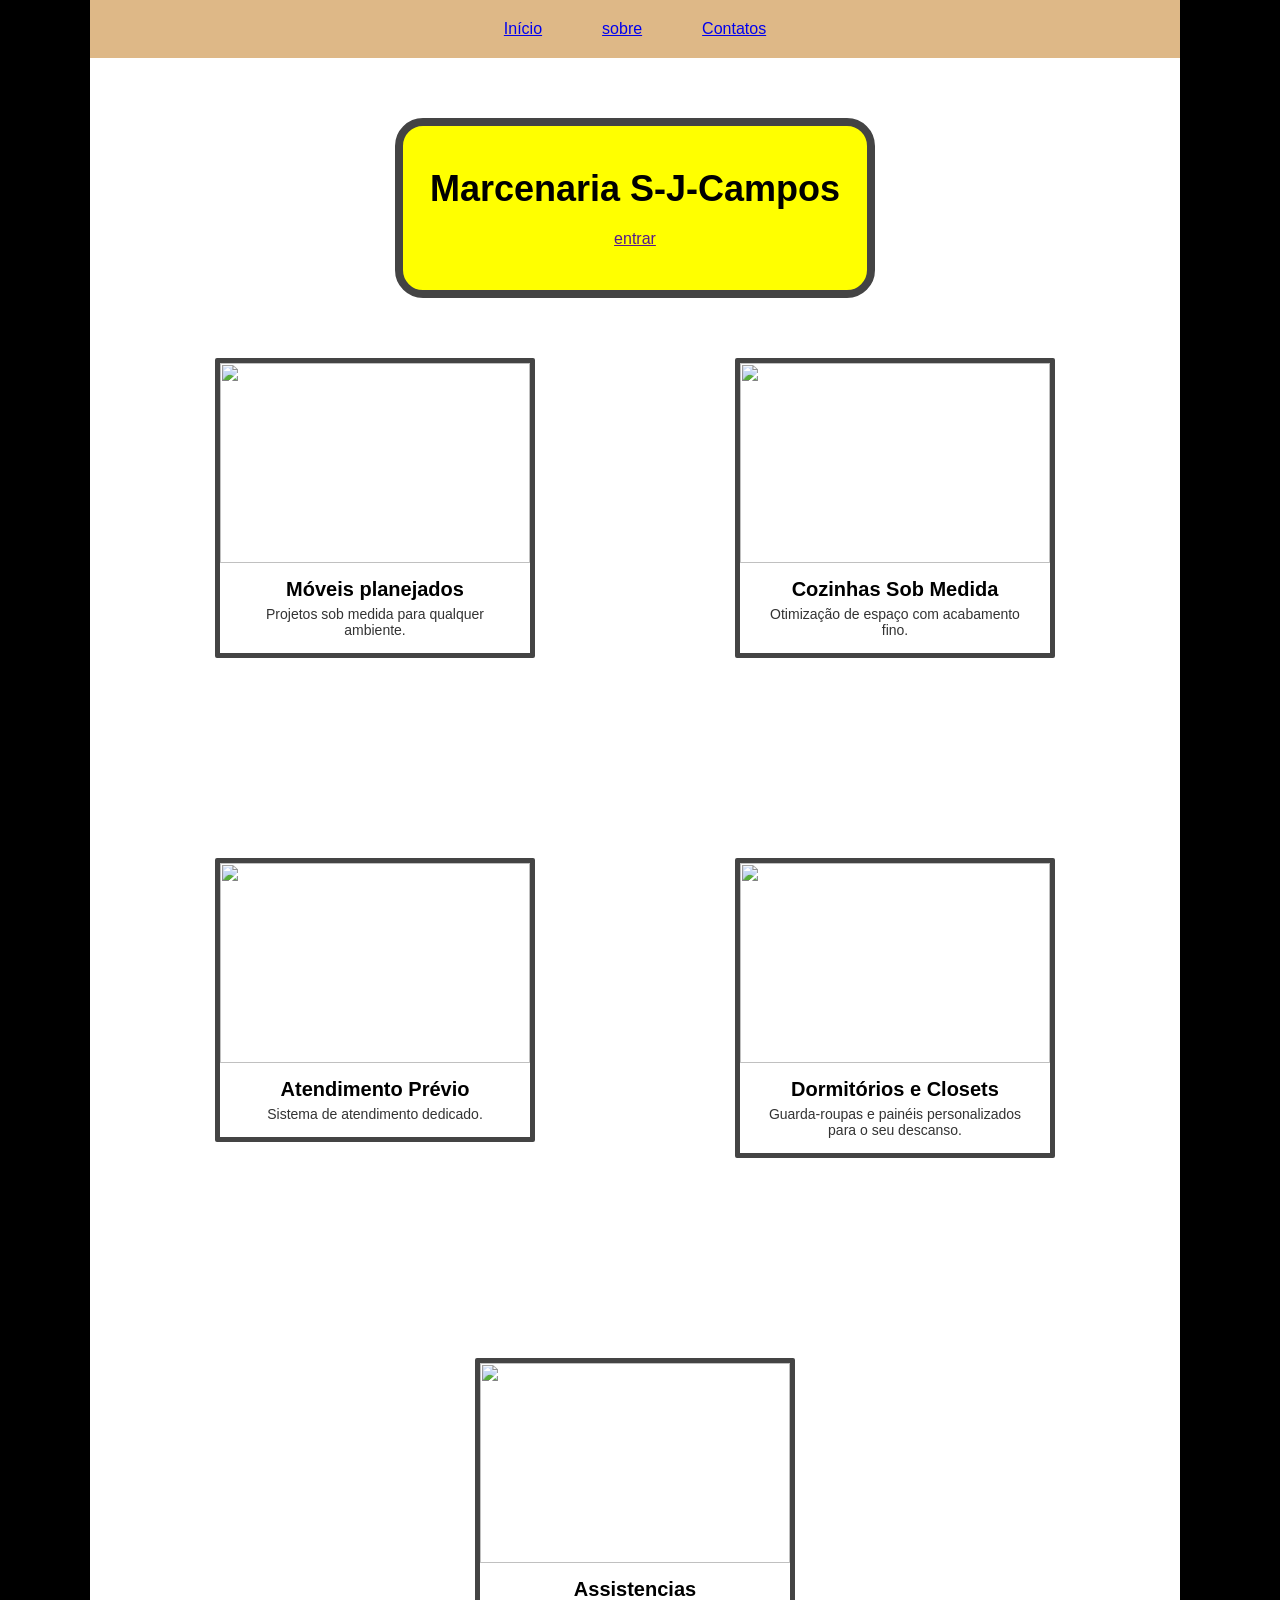
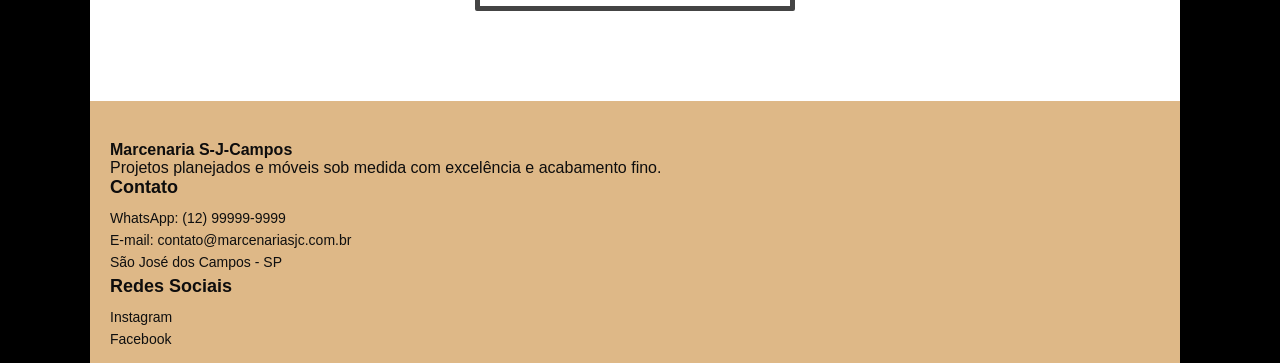
==== index.html @ 953aa3de "Primeiro commit da marcenaria" ====
<!DOCTYPE html>
<html lang="pt-BR">
<head>
  <meta charset="UTF-8">
  <meta name="viewport" content="width=device-width, initial-scale=1.0">
  <title>Marcenaria S-J-Campos</title>
  <link rel="stylesheet" href="style.css">
</head>
<body>

  <header>
    <nav class="nav">
      <a href="index.html">Início</a>
      <a href="sobre.html">sobre</a>
      <a href="contatos.html">Contatos</a>
    </nav>
  </header>

  <main class="conteudo">


    <section class="hero">
      <div class="bloco-fundo"></div>
      <h1>Marcenaria S-J-Campos</h1>
      <a href="https://youtu.be/dQw4w9WgXcQ" class="btn-entrar" target="_blank">entrar</a>
    </section>


    <section class="cards-conteiner">

      <div class="card">
        <img src="Sala-ft.jpg" alt="">
        <h3>Móveis planejados</h3>
        <p>Projetos sob medida para qualquer ambiente.</p>
      </div>

      <div class="card">
        <img src="Cozinha-ft.jpg" alt="">
        <h3>Cozinhas Sob Medida</h3>
        <p>Otimização de espaço com acabamento fino.</p>
      </div>
      
      <div class="card">
        <img src="Cozinha-ft.jpg" alt="">
        <h3>Atendimento Prévio</h3>
        <p>Sistema de atendimento dedicado.</p>
      </div>
      
      <div class="card">
        <img src="Cozinha-ft.jpg" alt="">
        <h3>Dormitórios e Closets</h3>
        <p>Guarda-roupas e painéis personalizados para o seu descanso.</p>
      </div>

        <div class="card">
        <img src="Cozinha-ft.jpg" alt="">
        <h3>Assistencias</h3>
      </div>

    </section>

  </main>

  <footer>
    <div class="footer">
        <h4>Marcenaria S-J-Campos</h4>
        <p>Projetos planejados e móveis sob medida com excelência e acabamento fino.</p>
    </div>
    <div class="footer-bloco">
      <h4>Contato</h4>
      <p>WhatsApp: (12) 99999-9999</p>
      <p>E-mail: contato@marcenariasjc.com.br</p>
      <p>São José dos Campos - SP</p>
    </div>
    <div class="footer-bloco">
      <h4>Redes Sociais</h4>
      <a href="#">Instagram</a>
      <a href="#">Facebook</a>
    </div>
  </footer>

</body>
</html>
---- style.css ----
* {
  margin: 0;
  padding: 0;
  box-sizing: border-box;
  font-family: Arial, Helvetica, sans-serif;
}

body {
  background-color: #ffffff;
  border-right: 100px solid;
  border-left: 90px solid;
  min-height: 100vh;
}


.nav {
  display: flex;
  justify-content: center;
  gap: 60px;
  padding: 20px;
  background-color: burlywood;
}

.navbar a {
  color: #551a8b;
  text-decoration: underline;
  font-size: 18px;
}


.conteudo {
  display: flex;
  flex-direction: column;
  align-items: center;
  gap: 40px;
  padding: 40px 20px;
}


.hero {
  position: relative;
  display: flex;
  flex-direction: column;
  align-items: center;
  justify-content: center;
  width: 100%;
  min-height: 220px;
}

.bloco-fundo {
  position: absolute;
  top: 50%;
  left: 50%;
  transform: translate(-50%, -50%);
  width: 480px;
  height: 180px;
  background-color: #ffff00; 
  border: 8px solid #444444; 
  border-radius: 28px;
  z-index: 1;
}

.hero h1 {
  position: relative;
  z-index: 10;
  font-size: 36px;
  font-weight: bold;
  color: #000000;
  margin-bottom: 20px;
}

.btn-entrar {
  position: relative;
  z-index: 10;
  color: #551a8b;
  font-size: 16px;
}


.cards-conteiner {
  display: flex;
  justify-content: center;
  align-items: flex-start;
  flex-wrap: wrap;
  gap: 200px;
  width: 100%;
  max-width: 1000px;
}


.card {
  width: 320px;
  background-color: #ffffff;
  border: 5px solid #444444; 
  border-radius: 2px;
  overflow: hidden; 
  display: flex;
  flex-direction: column;
  align-items: center;
  text-align: center;
}

.card img {
  width: 100%;
  height: 200px;
  object-fit: cover;
  display: block;
}

.card h3 {
  padding: 15px 10px 5px 10px;
  font-size: 20px;
  color: #000000;
}

.card p {
  padding: 0 15px 15px 15px;
  font-size: 14px;
  color: #333333;
}

footer {
  background-color: burlywood;
  color: #0e0d0d;
  padding: 40px 20px 10px 20px;
  margin-top: 50px;
} 

.footer-conteudo {
  display: flex;
  justify-content: space-around;
  flex-wrap: wrap;
  gap: 30px;
  max-width: 1100px;
  margin: 0 auto;
}

.footer-bloco h4 {
  margin-bottom: 12px;
  font-size: 18px;
}

.footer-bloco p, .footer-bloco a {
  color: #0f0f0f;
  font-size: 14px;
  text-decoration: none;
  display: block;
  margin-bottom: 6px;
}

.footer-bloco a:hover {
  text-decoration: underline;
}

.footer-copy {
  text-align: center;
  border-top: 1px solid rgba(255, 255, 255, 0.2);
  margin-top: 30px;
  padding-top: 15px;
  font-size: 12px;
  color: #cccccc;
}
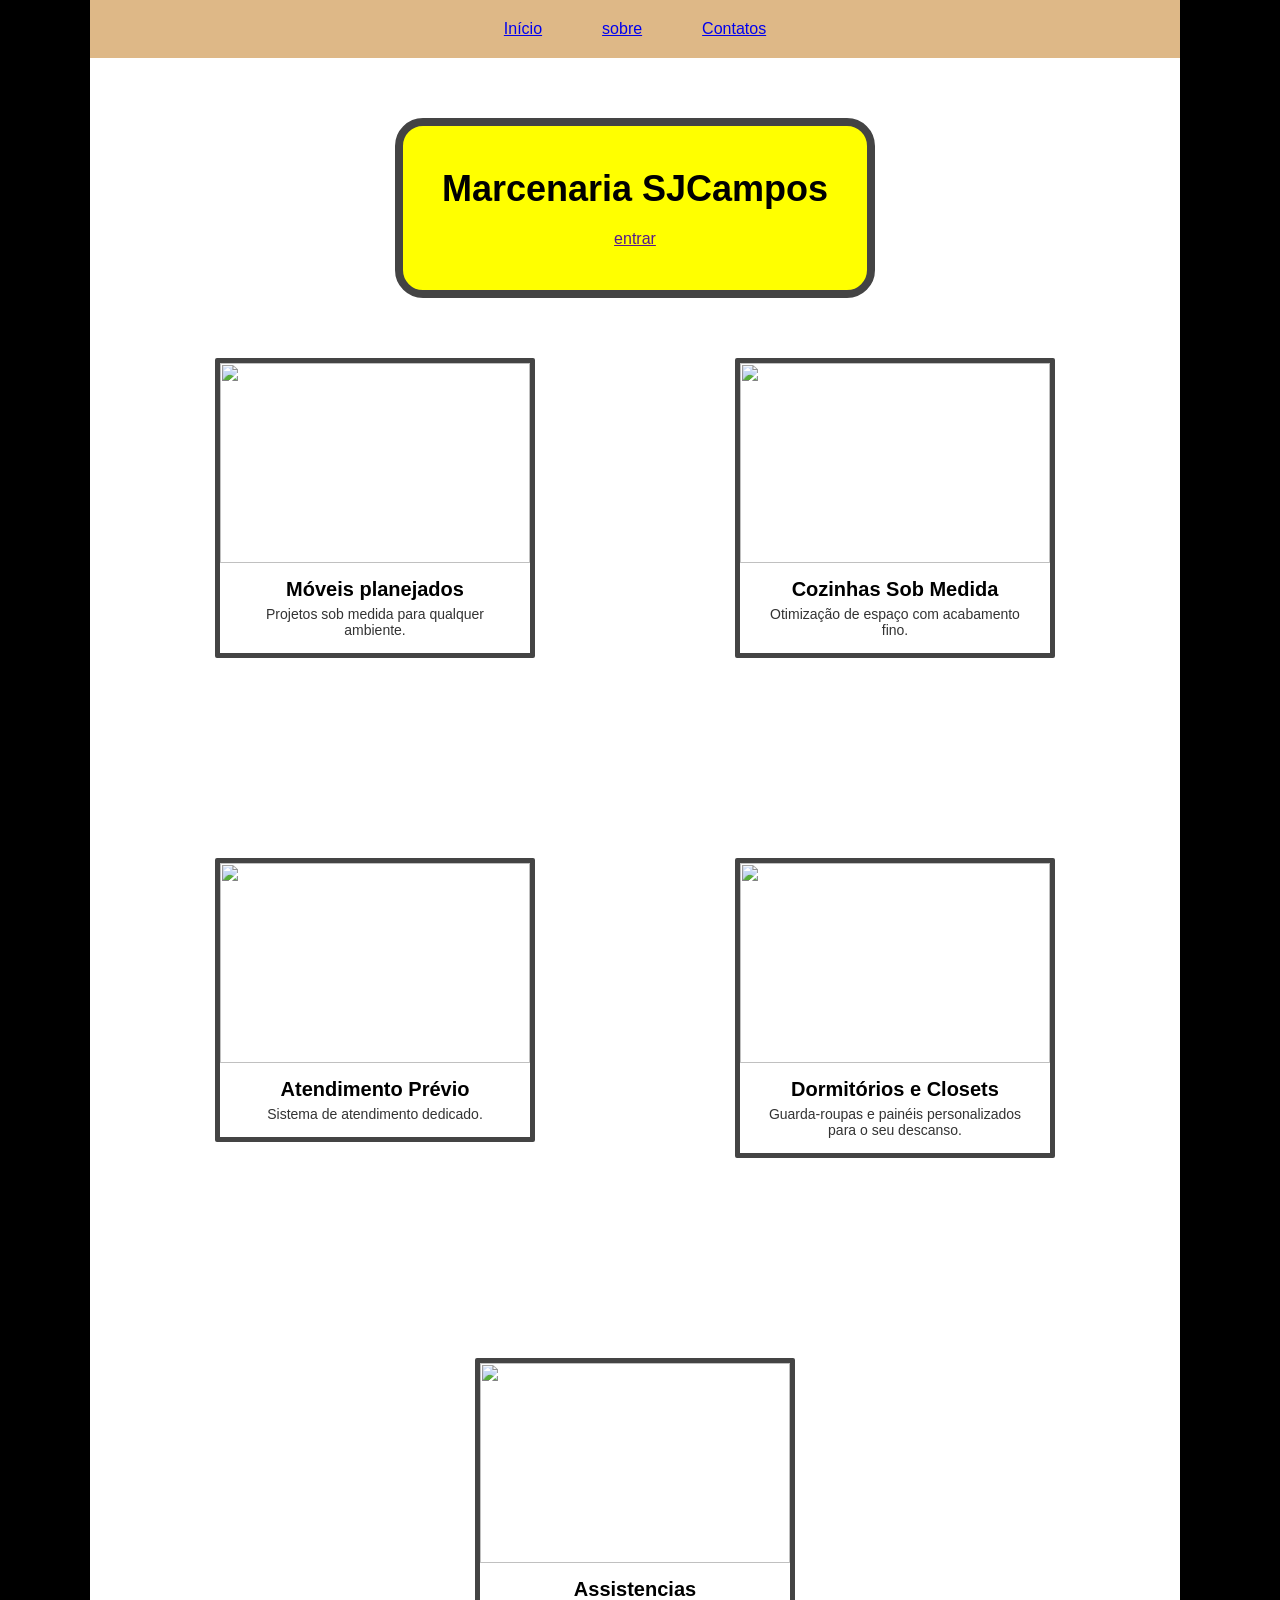
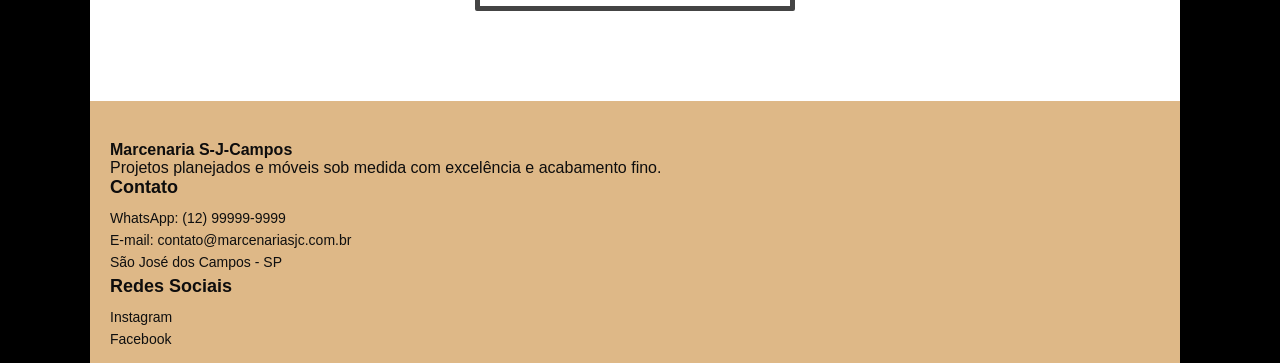
==== commit 7bdf8b35: "mudanças no sobre.html" ====
--- a/index.html
+++ b/index.html
@@ -3,7 +3,7 @@
 <head>
   <meta charset="UTF-8">
   <meta name="viewport" content="width=device-width, initial-scale=1.0">
-  <title>Marcenaria S-J-Campos</title>
+  <title>Marcenaria S J Campos</title>
   <link rel="stylesheet" href="style.css">
 </head>
 <body>
@@ -21,7 +21,7 @@
 
     <section class="hero">
       <div class="bloco-fundo"></div>
-      <h1>Marcenaria S-J-Campos</h1>
+      <h1>Marcenaria SJCampos</h1>
       <a href="https://youtu.be/dQw4w9WgXcQ" class="btn-entrar" target="_blank">entrar</a>
     </section>
 
@@ -41,19 +41,19 @@
       </div>
       
       <div class="card">
-        <img src="Cozinha-ft.jpg" alt="">
+        <img src="Atendimento.jpg" alt="">
         <h3>Atendimento Prévio</h3>
         <p>Sistema de atendimento dedicado.</p>
       </div>
       
       <div class="card">
-        <img src="Cozinha-ft.jpg" alt="">
+        <img src="dormitório-closet.jpg" alt="">
         <h3>Dormitórios e Closets</h3>
         <p>Guarda-roupas e painéis personalizados para o seu descanso.</p>
       </div>
 
         <div class="card">
-        <img src="Cozinha-ft.jpg" alt="">
+        <img src="Assistência.jpg" alt="">
         <h3>Assistencias</h3>
       </div>
 
--- a/style.css
+++ b/style.css
@@ -159,4 +159,48 @@
   padding-top: 15px;
   font-size: 12px;
   color: #cccccc;
+}
+
+.diferenciais-grid {
+  display: grid;
+  /* Cria colunas de tamanho igual automaticamente */
+  grid-template-columns: repeat(3, 1fr); 
+  gap: 20px;
+  margin-top: 30px;
+}
+
+.quadro {
+  background-color: #f4f4f4;
+  padding: 30px;
+  border-radius: 8px;
+  border-left: 5px solid #3b506b; /* Detalhe visual na lateral */
+}
+
+.apatico {
+  display: flex;
+  justify-content: space-between; /* Distribui os 3 igualmente lado a lado */
+  gap: 30px;
+  max-width: 1300px; /* Impede que os cards encostem nas pontas em telas grandes */
+  margin: 40px auto;  /* Centraliza a seção na tela e dá espaço no topo/base */
+  padding: 0 20px;
+  background-color: #cccccc;
+  border-radius: 5px;
+}
+
+.apatico p {
+  
+  flex: 1; /* Força os 3 a terem exatamente a mesma largura */
+  word-break: break-word; /* Garante que palavras longas ou frases quebrem linha */
+}
+
+.linha-setas {
+  display: flex;
+  justify-content: space-around; /* Mantém as setas alinhadas com os 3 cards */
+  margin: 10px 0;
+}
+
+.linha-setas span {
+  font-size: 28px;
+  color: #3b506b; /* Mesma cor de destaque da sua paleta */
+  font-weight: bold;
 }
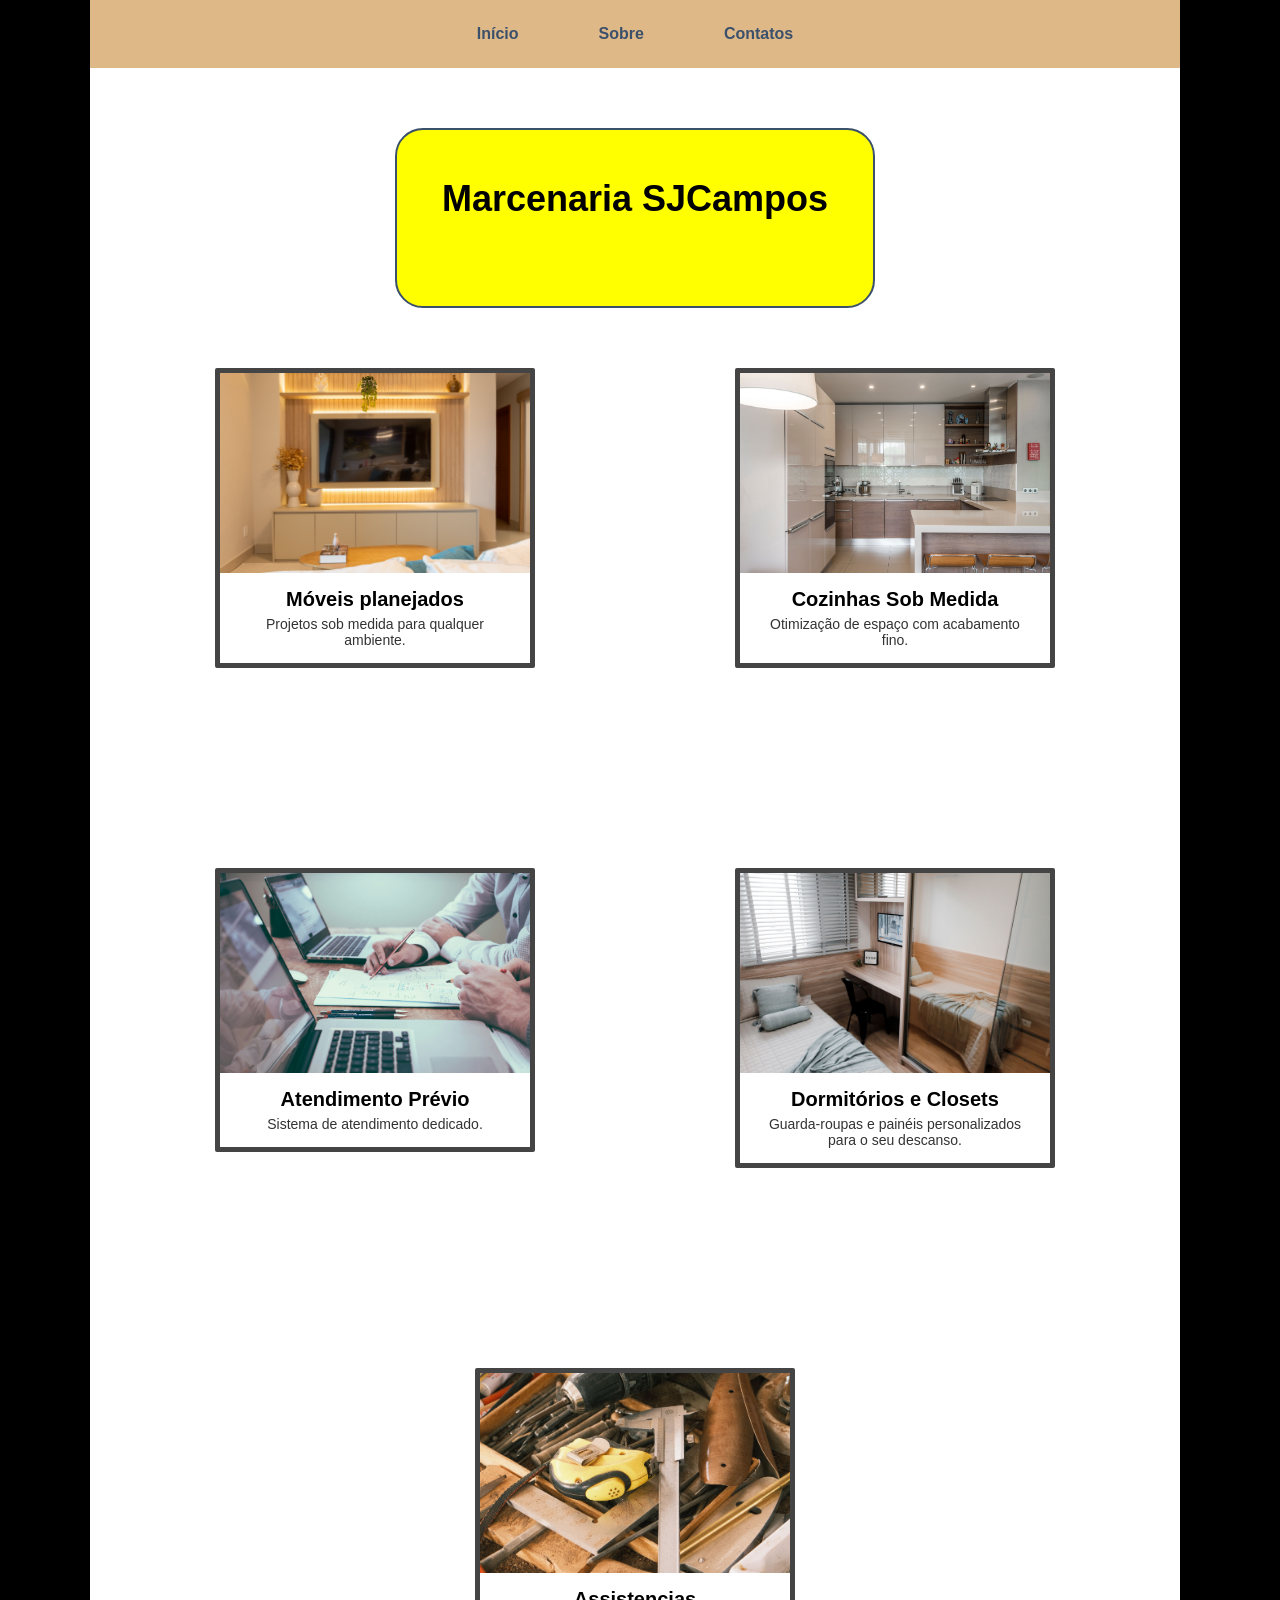
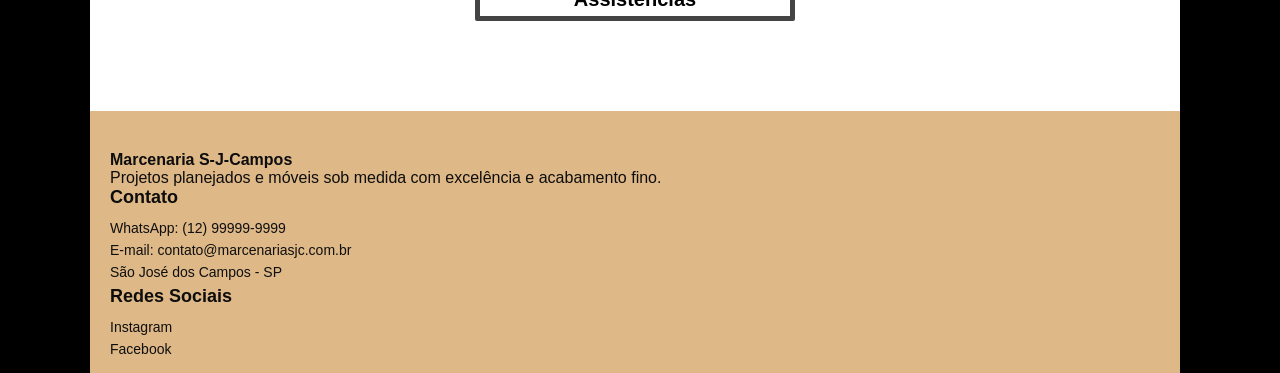
==== commit 9d6be772: "quase finalizado" ====
--- a/index.html
+++ b/index.html
@@ -11,7 +11,7 @@
   <header>
     <nav class="nav">
       <a href="index.html">Início</a>
-      <a href="sobre.html">sobre</a>
+      <a href="sobre.html">Sobre</a>
       <a href="contatos.html">Contatos</a>
     </nav>
   </header>
@@ -22,20 +22,20 @@
     <section class="hero">
       <div class="bloco-fundo"></div>
       <h1>Marcenaria SJCampos</h1>
-      <a href="https://youtu.be/dQw4w9WgXcQ" class="btn-entrar" target="_blank">entrar</a>
+      <p>móveis planejados</p>
     </section>
 
 
     <section class="cards-conteiner">
 
       <div class="card">
-        <img src="Sala-ft.jpg" alt="">
+        <img src="Sala.jpg" alt="">
         <h3>Móveis planejados</h3>
         <p>Projetos sob medida para qualquer ambiente.</p>
       </div>
 
       <div class="card">
-        <img src="Cozinha-ft.jpg" alt="">
+        <img src="Cozinha.jpg" alt="">
         <h3>Cozinhas Sob Medida</h3>
         <p>Otimização de espaço com acabamento fino.</p>
       </div>
@@ -47,13 +47,13 @@
       </div>
       
       <div class="card">
-        <img src="dormitório-closet.jpg" alt="">
+        <img src="dormitório.jpg" alt="">
         <h3>Dormitórios e Closets</h3>
         <p>Guarda-roupas e painéis personalizados para o seu descanso.</p>
       </div>
 
         <div class="card">
-        <img src="Assistência.jpg" alt="">
+        <img src="ferramentas.jpg" alt="">
         <h3>Assistencias</h3>
       </div>
 
--- a/style.css
+++ b/style.css
@@ -55,7 +55,7 @@
   width: 480px;
   height: 180px;
   background-color: #ffff00; 
-  border: 8px solid #444444; 
+  border: 2px solid #3b506b; 
   border-radius: 28px;
   z-index: 1;
 }
@@ -203,4 +203,71 @@
   font-size: 28px;
   color: #3b506b; /* Mesma cor de destaque da sua paleta */
   font-weight: bold;
+}
+
+nav a {
+  color: #3b506b;
+  text-decoration: none;
+  font-weight: bold;
+  padding: 5px 10px;
+}
+
+nav a:hover {
+  text-decoration: underline;
+}
+
+/* Suaviza a caixa de destaque */
+.hero-box { /* substitua pela sua classe */
+  border: 2px solid #3b506b;
+  border-radius: 12px;
+  padding: 20px 40px;
+}
+
+.contato-container {
+  display: flex;
+  justify-content: space-between;
+  gap: 40px;
+  max-width: 1000px;
+  margin: 40px auto;
+  padding: 0 20px;
+}
+
+.form-secao, .info-secao {
+  flex: 1; /* Divide a tela em duas partes iguais */
+  background: #ffffff;
+  padding: 30px;
+  border-radius: 8px;
+  border: 2px solid #3b506b;
+}
+
+/* Estilo dos campos do formulário */
+.campo {
+  margin-bottom: 15px;
+}
+
+.campo label {
+  display: block;
+  margin-bottom: 5px;
+  font-weight: bold;
+}
+
+.campo input, .campo textarea {
+  width: 100%;
+  padding: 10px;
+  border: 1px solid #ccc;
+  border-radius: 4px;
+}
+
+.btn-enviar {
+  background-color: #3b506b;
+  color: white;
+  border: none;
+  padding: 12px 20px;
+  border-radius: 4px;
+  cursor: pointer;
+  font-weight: bold;
+}
+
+.btn-enviar:hover {
+  background-color: #2b3b50;
 }
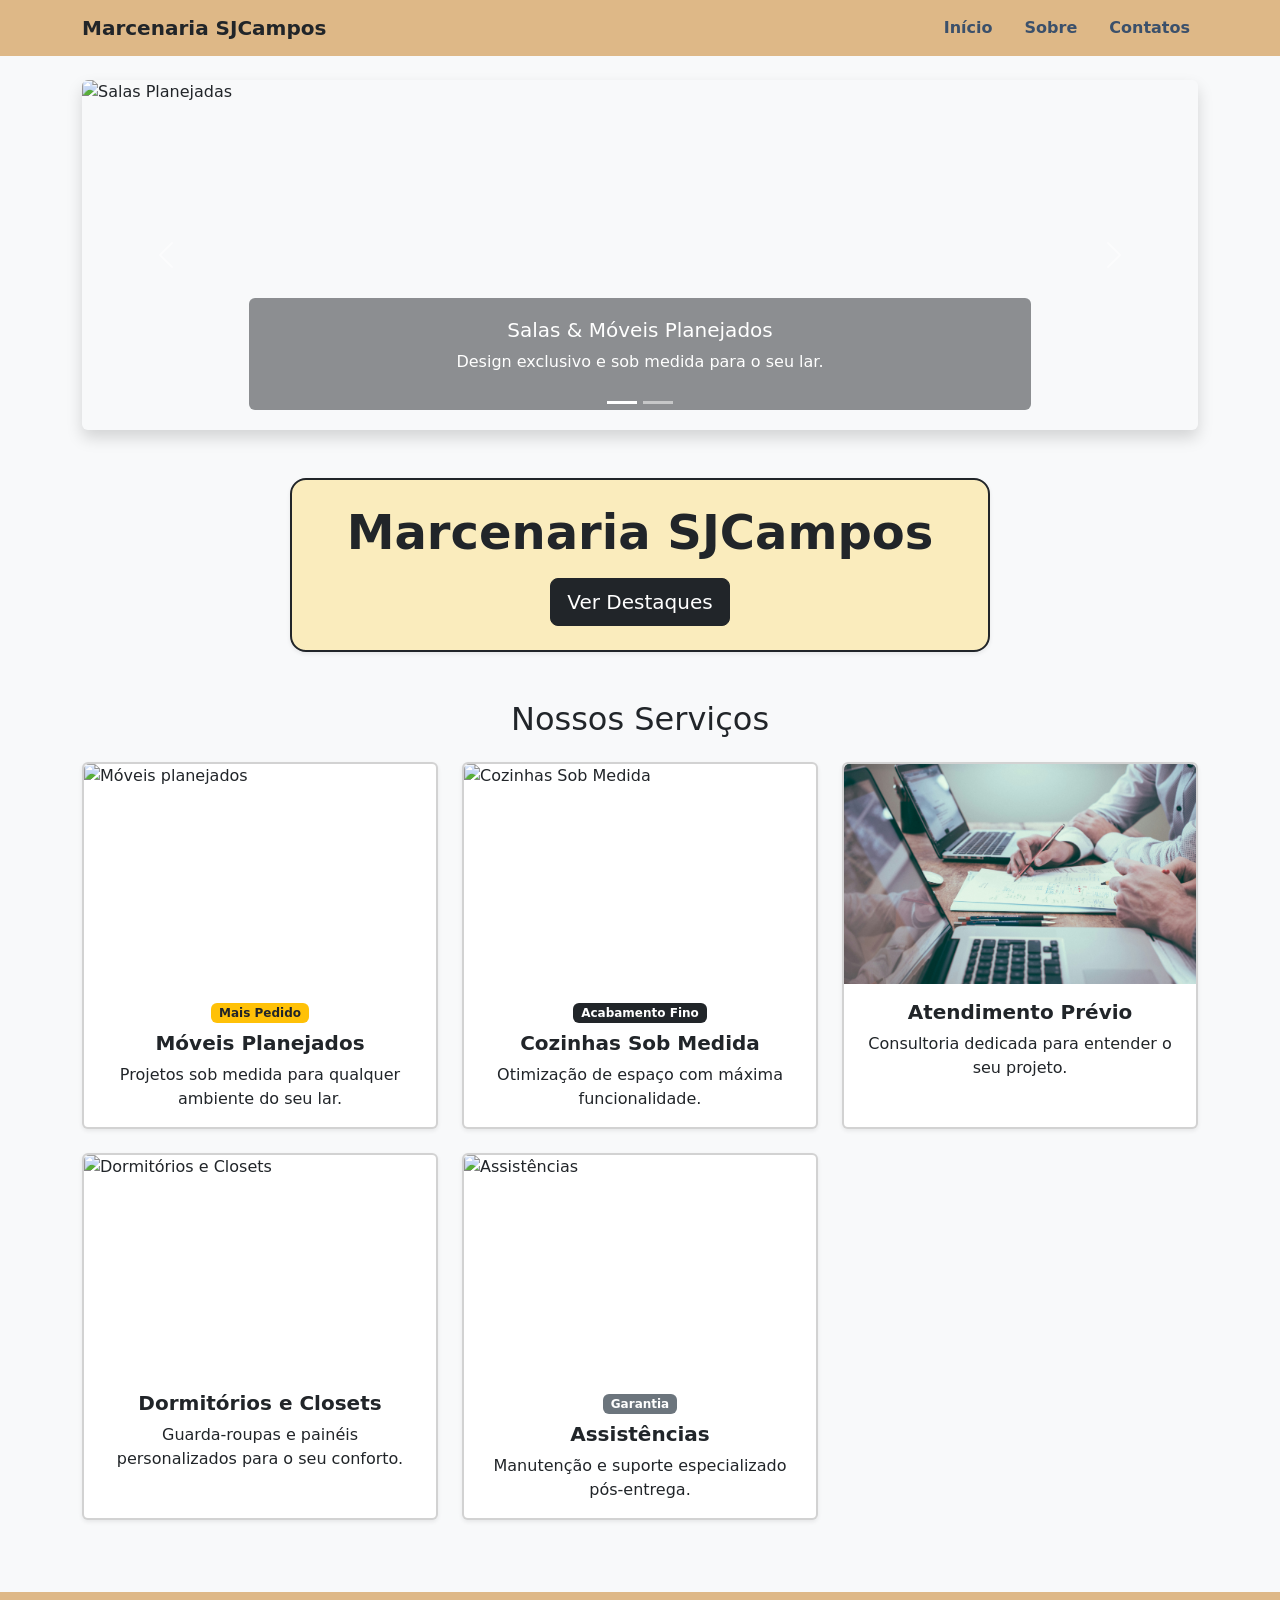
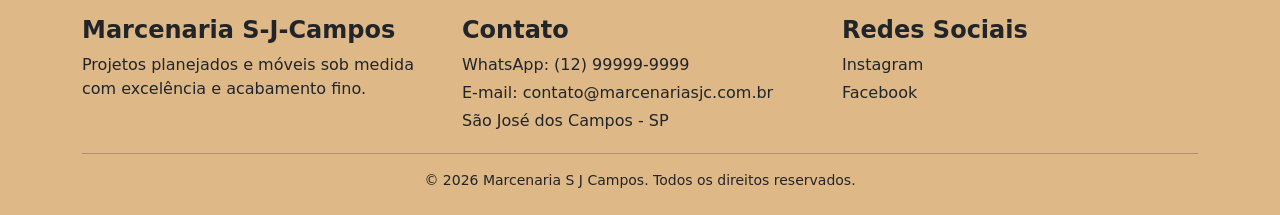
==== commit d2b5f4e1: "arte ativ.2" ====
--- a/index.html
+++ b/index.html
@@ -3,81 +3,199 @@
 <head>
   <meta charset="UTF-8">
   <meta name="viewport" content="width=device-width, initial-scale=1.0">
-  <title>Marcenaria S J Campos</title>
+  <title>Marcenaria S J Campos - Estado da Arte</title>
+  
+  <!-- [RECURSO BOOTSTRAP 1]: Link do CSS via CDN -->
+  <link href="https://cdn.jsdelivr.net/npm/bootstrap@5.3.3/dist/css/bootstrap.min.css" rel="stylesheet">
+  
+  <!-- Seu CSS Personalizado -->
   <link rel="stylesheet" href="style.css">
 </head>
 <body>
 
+  <!-- [RECURSO BOOTSTRAP 2]: Navbar Responsiva -->
   <header>
-    <nav class="nav">
-      <a href="index.html">Início</a>
-      <a href="sobre.html">Sobre</a>
-      <a href="contatos.html">Contatos</a>
+    <nav class="navbar navbar-expand-lg bg-burlywood">
+      <div class="container">
+        <a class="navbar-brand fw-bold text-dark" href="index.html">Marcenaria SJCampos</a>
+        
+        <!-- Botão hambúrguer para celular -->
+        <button class="navbar-toggler" type="button" data-bs-toggle="collapse" data-bs-target="#navbarNav">
+          <span class="navbar-toggler-icon"></span>
+        </button>
+        
+        <div class="collapse navbar-collapse justify-content-end" id="navbarNav">
+          <ul class="navbar-nav gap-3">
+            <li class="nav-item"><a class="nav-link active fw-semibold" href="index.html">Início</a></li>
+            <li class="nav-item"><a class="nav-link fw-semibold" href="sobre.html">Sobre</a></li>
+            <li class="nav-item"><a class="nav-link fw-semibold" href="contatos.html">Contatos</a></li>
+          </ul>
+        </div>
+      </div>
     </nav>
   </header>
 
-  <main class="conteudo">
-
-
-    <section class="hero">
-      <div class="bloco-fundo"></div>
-      <h1>Marcenaria SJCampos</h1>
-      <p>móveis planejados</p>
+  <main class="py-4">
+
+    <!-- [RECURSO BOOTSTRAP 3]: Carousel / Carrossel de Imagens -->
+    <section class="container mb-5">
+      <div id="carouselMarcenaria" class="carousel slide shadow rounded overflow-hidden" data-bs-ride="carousel">
+        <div class="carousel-indicators">
+          <button type="button" data-bs-target="#carouselMarcenaria" data-bs-slide-to="0" class="active"></button>
+          <button type="button" data-bs-target="#carouselMarcenaria" data-bs-slide-to="1"></button>
+        </div>
+        <div class="carousel-inner">
+          <div class="carousel-item active">
+            <img src="Sala-ft.jpg" class="d-block w-100 hero-carousel-img" alt="Salas Planejadas">
+            <div class="carousel-caption d-none d-md-block bg-dark bg-opacity-50 rounded">
+              <h5>Salas & Móveis Planejados</h5>
+              <p>Design exclusivo e sob medida para o seu lar.</p>
+            </div>
+          </div>
+          <div class="carousel-item">
+            <img src="Cozinha-ft.jpg" class="d-block w-100 hero-carousel-img" alt="Cozinhas Sob Medida">
+            <div class="carousel-caption d-none d-md-block bg-dark bg-opacity-50 rounded">
+              <h5>Cozinhas de Alto Padrão</h5>
+              <p>Otimização de espaço com acabamento fino.</p>
+            </div>
+          </div>
+        </div>
+        <button class="carousel-control-prev" type="button" data-bs-target="#carouselMarcenaria" data-bs-slide="prev">
+          <span class="carousel-control-prev-icon"></span>
+        </button>
+        <button class="carousel-control-next" type="button" data-bs-target="#carouselMarcenaria" data-bs-slide="next">
+          <span class="carousel-control-next-icon"></span>
+        </button>
+      </div>
     </section>
 
-
-    <section class="cards-conteiner">
-
-      <div class="card">
-        <img src="Sala.jpg" alt="">
-        <h3>Móveis planejados</h3>
-        <p>Projetos sob medida para qualquer ambiente.</p>
-      </div>
-
-      <div class="card">
-        <img src="Cozinha.jpg" alt="">
-        <h3>Cozinhas Sob Medida</h3>
-        <p>Otimização de espaço com acabamento fino.</p>
-      </div>
-      
-      <div class="card">
-        <img src="Atendimento.jpg" alt="">
-        <h3>Atendimento Prévio</h3>
-        <p>Sistema de atendimento dedicado.</p>
-      </div>
-      
-      <div class="card">
-        <img src="dormitório.jpg" alt="">
-        <h3>Dormitórios e Closets</h3>
-        <p>Guarda-roupas e painéis personalizados para o seu descanso.</p>
-      </div>
-
-        <div class="card">
-        <img src="ferramentas.jpg" alt="">
-        <h3>Assistencias</h3>
-      </div>
-
+    <!-- [RECURSO BOOTSTRAP 4]: Hero Section / Banner com Botão CTA -->
+    <section class="container text-center mb-5">
+      <div class="hero-box p-4 bg-warning bg-opacity-25 border border-2 border-dark rounded-4 shadow-sm">
+        <h1 class="display-5 fw-bold mb-3">Marcenaria SJCampos</h1>
+        
+        <!-- [RECURSO BOOTSTRAP 5]: Botão que dispara o Modal -->
+        <button type="button" class="btn btn-dark btn-lg" data-bs-toggle="modal" data-bs-target="#modalProjetos">
+          Ver Destaques
+        </button>
+      </div>
     </section>
 
+    <!-- [RECURSO BOOTSTRAP 6]: Grid System (Container, Row e Cols) e Cards -->
+    <section class="container">
+      <h2 class="text-center mb-4">Nossos Serviços</h2>
+      <div class="row g-4">
+        
+        <!-- Card 1 -->
+        <div class="col-12 col-md-6 col-lg-4">
+          <div class="card h-100 shadow-sm border-2">
+            <img src="Sala-ft.jpg" class="card-img-top" alt="Móveis planejados">
+            <div class="card-body text-center">
+              <!-- [RECURSO BOOTSTRAP 7]: Badge -->
+              <span class="badge bg-warning text-dark mb-2">Mais Pedido</span>
+              <h5 class="card-title fw-bold">Móveis Planejados</h5>
+              <p class="card-text">Projetos sob medida para qualquer ambiente do seu lar.</p>
+            </div>
+          </div>
+        </div>
+
+        <!-- Card 2 -->
+        <div class="col-12 col-md-6 col-lg-4">
+          <div class="card h-100 shadow-sm border-2">
+            <img src="Cozinha-ft.jpg" class="card-img-top" alt="Cozinhas Sob Medida">
+            <div class="card-body text-center">
+              <span class="badge bg-dark mb-2">Acabamento Fino</span>
+              <h5 class="card-title fw-bold">Cozinhas Sob Medida</h5>
+              <p class="card-text">Otimização de espaço com máxima funcionalidade.</p>
+            </div>
+          </div>
+        </div>
+
+        <!-- Card 3 -->
+        <div class="col-12 col-md-6 col-lg-4">
+          <div class="card h-100 shadow-sm border-2">
+            <img src="Atendimento.jpg" class="card-img-top" alt="Atendimento Prévio">
+            <div class="card-body text-center">
+              <h5 class="card-title fw-bold">Atendimento Prévio</h5>
+              <p class="card-text">Consultoria dedicada para entender o seu projeto.</p>
+            </div>
+          </div>
+        </div>
+
+        <!-- Card 4 -->
+        <div class="col-12 col-md-6 col-lg-4">
+          <div class="card h-100 shadow-sm border-2">
+            <img src="dormitório-closet.jpg" class="card-img-top" alt="Dormitórios e Closets">
+            <div class="card-body text-center">
+              <h5 class="card-title fw-bold">Dormitórios e Closets</h5>
+              <p class="card-text">Guarda-roupas e painéis personalizados para o seu conforto.</p>
+            </div>
+          </div>
+        </div>
+
+        <!-- Card 5 -->
+        <div class="col-12 col-md-6 col-lg-4">
+          <div class="card h-100 shadow-sm border-2">
+            <img src="Assistência.jpg" class="card-img-top" alt="Assistências">
+            <div class="card-body text-center">
+              <span class="badge bg-secondary mb-2">Garantia</span>
+              <h5 class="card-title fw-bold">Assistências</h5>
+              <p class="card-text">Manutenção e suporte especializado pós-entrega.</p>
+            </div>
+          </div>
+        </div>
+
+      </div>
+    </section>
+
   </main>
 
-  <footer>
-    <div class="footer">
-        <h4>Marcenaria S-J-Campos</h4>
-        <p>Projetos planejados e móveis sob medida com excelência e acabamento fino.</p>
+  <!-- [RECURSO BOOTSTRAP 8]: Modal (Janela Pop-up) -->
+  <div class="modal fade" id="modalProjetos" tabindex="-1" aria-hidden="true">
+    <div class="modal-dialog modal-dialog-centered">
+      <div class="modal-content">
+        <div class="modal-header bg-burlywood">
+          <h5 class="modal-title fw-bold">Diferenciais SJCampos</h5>
+          <button type="button" class="btn-close" data-bs-dismiss="modal" aria-label="Fechar"></button>
+        </div>
+        <div class="modal-body">
+          <p>Trabalhamos com mdf de alta densidade, ferragens com amortecimento e projetos 3D para você visualizar seu espaço antes da fabricação!</p>
+        </div>
+        <div class="modal-footer">
+          <a href="contatos.html" class="btn btn-warning fw-bold">Solicitar Orçamento</a>
+          <button type="button" class="btn btn-secondary" data-bs-dismiss="modal">Fechar</button>
+        </div>
+      </div>
     </div>
-    <div class="footer-bloco">
-      <h4>Contato</h4>
-      <p>WhatsApp: (12) 99999-9999</p>
-      <p>E-mail: contato@marcenariasjc.com.br</p>
-      <p>São José dos Campos - SP</p>
-    </div>
-    <div class="footer-bloco">
-      <h4>Redes Sociais</h4>
-      <a href="#">Instagram</a>
-      <a href="#">Facebook</a>
+  </div>
+
+  <!-- Rodapé Responsivo com Grid do Bootstrap -->
+  <footer class="bg-burlywood py-4 mt-5">
+    <div class="container">
+      <div class="row g-4">
+        <div class="col-12 col-md-4">
+          <h4 class="fw-bold">Marcenaria S-J-Campos</h4>
+          <p>Projetos planejados e móveis sob medida com excelência e acabamento fino.</p>
+        </div>
+        <div class="col-12 col-md-4">
+          <h4 class="fw-bold">Contato</h4>
+          <p class="mb-1">WhatsApp: (12) 99999-9999</p>
+          <p class="mb-1">E-mail: contato@marcenariasjc.com.br</p>
+          <p class="mb-1">São José dos Campos - SP</p>
+        </div>
+        <div class="col-12 col-md-4">
+          <h4 class="fw-bold">Redes Sociais</h4>
+          <a href="#" class="d-block text-dark text-decoration-none mb-1">Instagram</a>
+          <a href="#" class="d-block text-dark text-decoration-none">Facebook</a>
+        </div>
+      </div>
+      <div class="text-center pt-3 mt-3 border-top border-dark border-opacity-25">
+        <p class="mb-0 small">&copy; 2026 Marcenaria S J Campos. Todos os direitos reservados.</p>
+      </div>
     </div>
   </footer>
 
+  <!-- Script JS do Bootstrap (Obrigatório para Carrossel, Navbar e Modal funcionarem) -->
+  <script src="https://cdn.jsdelivr.net/npm/bootstrap@5.3.3/dist/js/bootstrap.bundle.min.js"></script>
 </body>
 </html>
--- a/style.css
+++ b/style.css
@@ -1,273 +1,40 @@
-* {
-  margin: 0;
-  padding: 0;
-  box-sizing: border-box;
-  font-family: Arial, Helvetica, sans-serif;
-}
+/* ===================================================
+   ESTILOS PERSONALIZADOS (MARCENARIA SJ CAMPOS)
+   =================================================== */
 
 body {
-  background-color: #ffffff;
-  border-right: 100px solid;
-  border-left: 90px solid;
+  background-color: #f8f9fa;
   min-height: 100vh;
 }
 
-
-.nav {
-  display: flex;
-  justify-content: center;
-  gap: 60px;
-  padding: 20px;
-  background-color: burlywood;
+/* Cor Burlywood usada na versão original */
+.bg-burlywood {
+  background-color: burlywood !important;
 }
 
-.navbar a {
-  color: #551a8b;
-  text-decoration: underline;
-  font-size: 18px;
+/* Ajuste de altura das imagens no Carrossel */
+.hero-carousel-img {
+  height: 350px;
+  object-fit: cover;
 }
 
-
-.conteudo {
-  display: flex;
-  flex-direction: column;
-  align-items: center;
-  gap: 40px;
-  padding: 40px 20px;
+/* Padronização dos Cards de Produtos */
+.card-img-top {
+  height: 220px;
+  object-fit: cover;
 }
 
-
-.hero {
-  position: relative;
-  display: flex;
-  flex-direction: column;
-  align-items: center;
-  justify-content: center;
-  width: 100%;
-  min-height: 220px;
-}
-
-.bloco-fundo {
-  position: absolute;
-  top: 50%;
-  left: 50%;
-  transform: translate(-50%, -50%);
-  width: 480px;
-  height: 180px;
-  background-color: #ffff00; 
-  border: 2px solid #3b506b; 
-  border-radius: 28px;
-  z-index: 1;
-}
-
-.hero h1 {
-  position: relative;
-  z-index: 10;
-  font-size: 36px;
-  font-weight: bold;
-  color: #000000;
-  margin-bottom: 20px;
-}
-
-.btn-entrar {
-  position: relative;
-  z-index: 10;
-  color: #551a8b;
-  font-size: 16px;
-}
-
-
-.cards-conteiner {
-  display: flex;
-  justify-content: center;
-  align-items: flex-start;
-  flex-wrap: wrap;
-  gap: 200px;
-  width: 100%;
-  max-width: 1000px;
-}
-
-
-.card {
-  width: 320px;
-  background-color: #ffffff;
-  border: 5px solid #444444; 
-  border-radius: 2px;
-  overflow: hidden; 
-  display: flex;
-  flex-direction: column;
-  align-items: center;
-  text-align: center;
-}
-
-.card img {
-  width: 100%;
-  height: 200px;
-  object-fit: cover;
-  display: block;
-}
-
-.card h3 {
-  padding: 15px 10px 5px 10px;
-  font-size: 20px;
-  color: #000000;
-}
-
-.card p {
-  padding: 0 15px 15px 15px;
-  font-size: 14px;
-  color: #333333;
-}
-
-footer {
-  background-color: burlywood;
-  color: #0e0d0d;
-  padding: 40px 20px 10px 20px;
-  margin-top: 50px;
-} 
-
-.footer-conteudo {
-  display: flex;
-  justify-content: space-around;
-  flex-wrap: wrap;
-  gap: 30px;
-  max-width: 1100px;
+/* Personalização suave para o Hero Box */
+.hero-box {
+  max-width: 700px;
   margin: 0 auto;
 }
 
-.footer-bloco h4 {
-  margin-bottom: 12px;
-  font-size: 18px;
+/* Links do menu */
+.nav-link {
+  color: #3b506b !important;
 }
 
-.footer-bloco p, .footer-bloco a {
-  color: #0f0f0f;
-  font-size: 14px;
-  text-decoration: none;
-  display: block;
-  margin-bottom: 6px;
-}
-
-.footer-bloco a:hover {
+.nav-link:hover {
   text-decoration: underline;
-}
-
-.footer-copy {
-  text-align: center;
-  border-top: 1px solid rgba(255, 255, 255, 0.2);
-  margin-top: 30px;
-  padding-top: 15px;
-  font-size: 12px;
-  color: #cccccc;
-}
-
-.diferenciais-grid {
-  display: grid;
-  /* Cria colunas de tamanho igual automaticamente */
-  grid-template-columns: repeat(3, 1fr); 
-  gap: 20px;
-  margin-top: 30px;
-}
-
-.quadro {
-  background-color: #f4f4f4;
-  padding: 30px;
-  border-radius: 8px;
-  border-left: 5px solid #3b506b; /* Detalhe visual na lateral */
-}
-
-.apatico {
-  display: flex;
-  justify-content: space-between; /* Distribui os 3 igualmente lado a lado */
-  gap: 30px;
-  max-width: 1300px; /* Impede que os cards encostem nas pontas em telas grandes */
-  margin: 40px auto;  /* Centraliza a seção na tela e dá espaço no topo/base */
-  padding: 0 20px;
-  background-color: #cccccc;
-  border-radius: 5px;
-}
-
-.apatico p {
-  
-  flex: 1; /* Força os 3 a terem exatamente a mesma largura */
-  word-break: break-word; /* Garante que palavras longas ou frases quebrem linha */
-}
-
-.linha-setas {
-  display: flex;
-  justify-content: space-around; /* Mantém as setas alinhadas com os 3 cards */
-  margin: 10px 0;
-}
-
-.linha-setas span {
-  font-size: 28px;
-  color: #3b506b; /* Mesma cor de destaque da sua paleta */
-  font-weight: bold;
-}
-
-nav a {
-  color: #3b506b;
-  text-decoration: none;
-  font-weight: bold;
-  padding: 5px 10px;
-}
-
-nav a:hover {
-  text-decoration: underline;
-}
-
-/* Suaviza a caixa de destaque */
-.hero-box { /* substitua pela sua classe */
-  border: 2px solid #3b506b;
-  border-radius: 12px;
-  padding: 20px 40px;
-}
-
-.contato-container {
-  display: flex;
-  justify-content: space-between;
-  gap: 40px;
-  max-width: 1000px;
-  margin: 40px auto;
-  padding: 0 20px;
-}
-
-.form-secao, .info-secao {
-  flex: 1; /* Divide a tela em duas partes iguais */
-  background: #ffffff;
-  padding: 30px;
-  border-radius: 8px;
-  border: 2px solid #3b506b;
-}
-
-/* Estilo dos campos do formulário */
-.campo {
-  margin-bottom: 15px;
-}
-
-.campo label {
-  display: block;
-  margin-bottom: 5px;
-  font-weight: bold;
-}
-
-.campo input, .campo textarea {
-  width: 100%;
-  padding: 10px;
-  border: 1px solid #ccc;
-  border-radius: 4px;
-}
-
-.btn-enviar {
-  background-color: #3b506b;
-  color: white;
-  border: none;
-  padding: 12px 20px;
-  border-radius: 4px;
-  cursor: pointer;
-  font-weight: bold;
-}
-
-.btn-enviar:hover {
-  background-color: #2b3b50;
 }
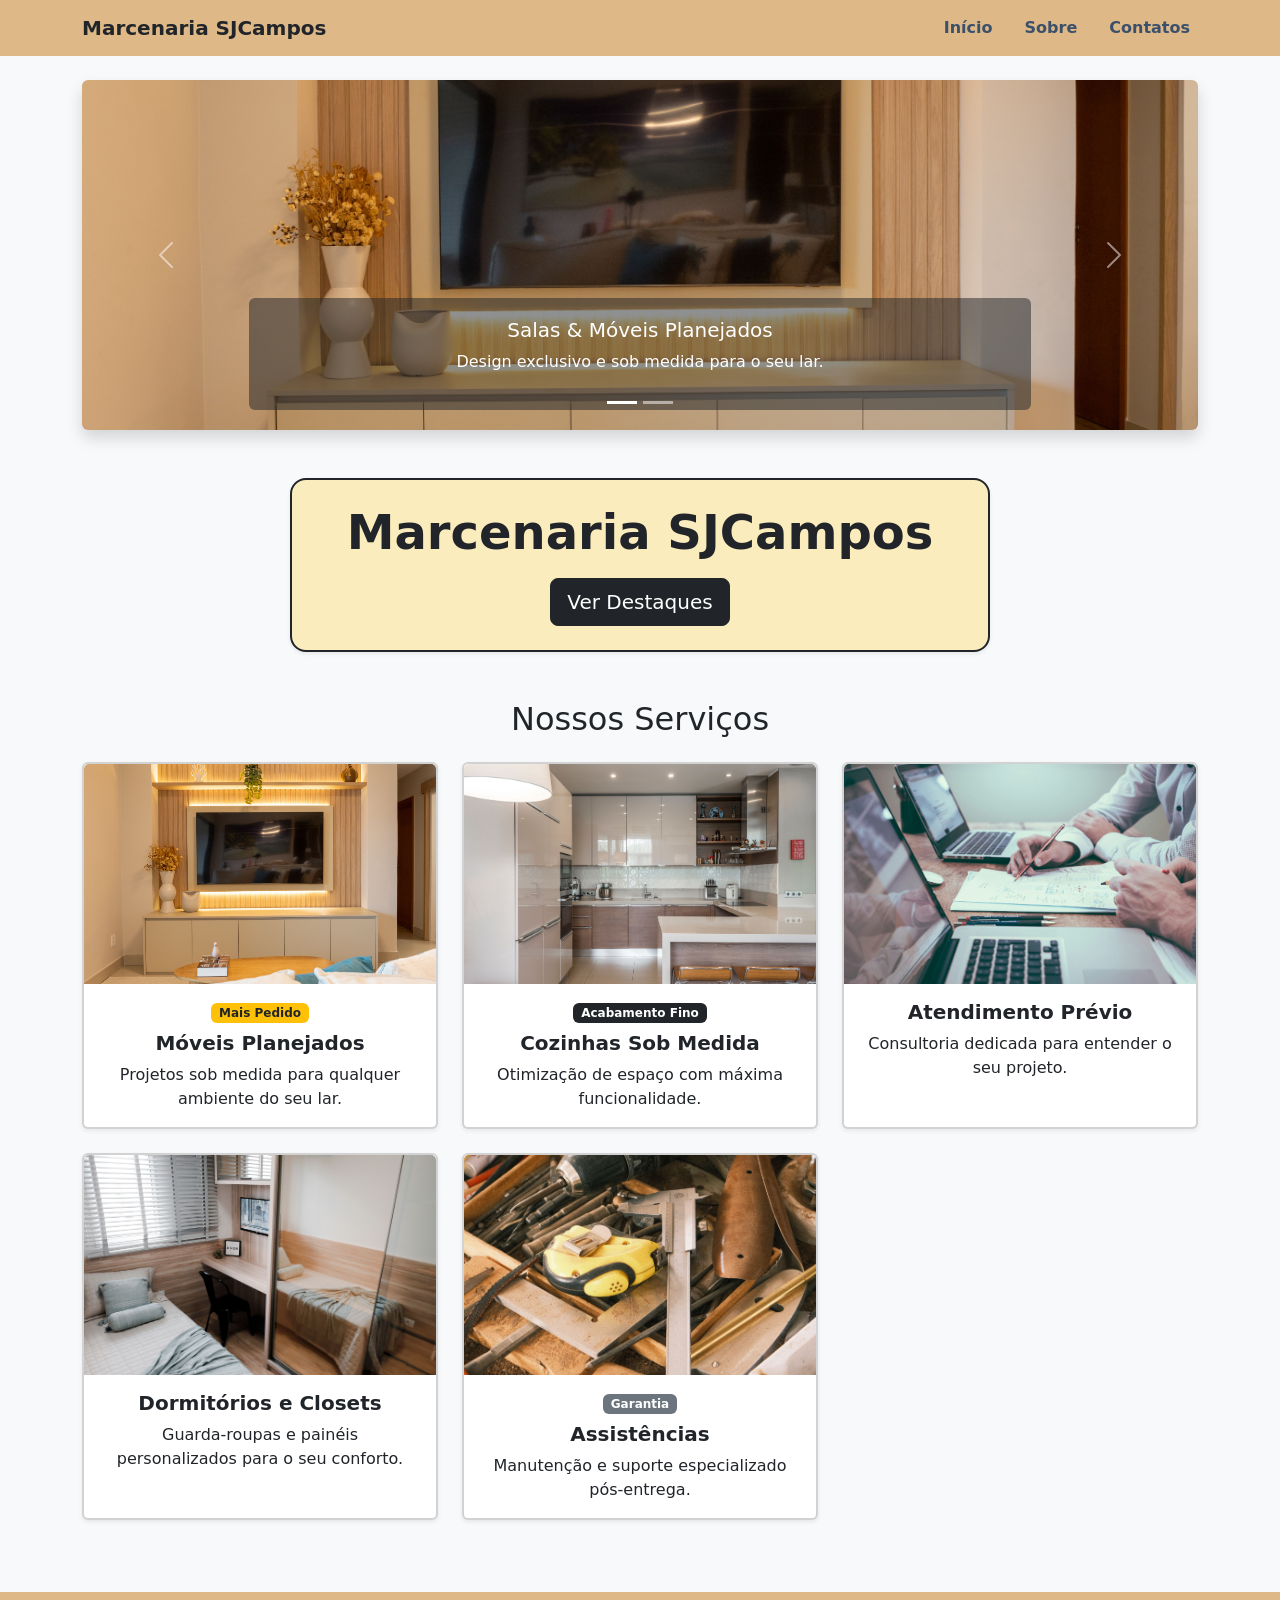
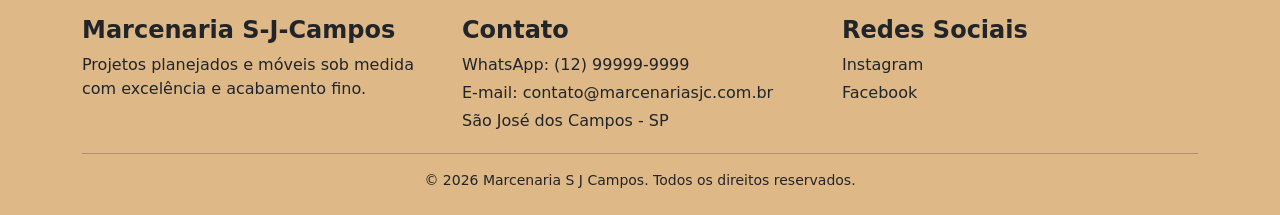
==== commit cdc635bd: "finalização da ativ2" ====
--- a/index.html
+++ b/index.html
@@ -46,14 +46,14 @@
         </div>
         <div class="carousel-inner">
           <div class="carousel-item active">
-            <img src="Sala-ft.jpg" class="d-block w-100 hero-carousel-img" alt="Salas Planejadas">
+            <img src="Sala.jpg" class="d-block w-100 hero-carousel-img" alt="Salas Planejadas">
             <div class="carousel-caption d-none d-md-block bg-dark bg-opacity-50 rounded">
               <h5>Salas & Móveis Planejados</h5>
               <p>Design exclusivo e sob medida para o seu lar.</p>
             </div>
           </div>
           <div class="carousel-item">
-            <img src="Cozinha-ft.jpg" class="d-block w-100 hero-carousel-img" alt="Cozinhas Sob Medida">
+            <img src="Cozinha.jpg" class="d-block w-100 hero-carousel-img" alt="Cozinhas Sob Medida">
             <div class="carousel-caption d-none d-md-block bg-dark bg-opacity-50 rounded">
               <h5>Cozinhas de Alto Padrão</h5>
               <p>Otimização de espaço com acabamento fino.</p>
@@ -89,7 +89,7 @@
         <!-- Card 1 -->
         <div class="col-12 col-md-6 col-lg-4">
           <div class="card h-100 shadow-sm border-2">
-            <img src="Sala-ft.jpg" class="card-img-top" alt="Móveis planejados">
+            <img src="Sala.jpg" class="card-img-top" alt="Móveis planejados">
             <div class="card-body text-center">
               <!-- [RECURSO BOOTSTRAP 7]: Badge -->
               <span class="badge bg-warning text-dark mb-2">Mais Pedido</span>
@@ -102,7 +102,7 @@
         <!-- Card 2 -->
         <div class="col-12 col-md-6 col-lg-4">
           <div class="card h-100 shadow-sm border-2">
-            <img src="Cozinha-ft.jpg" class="card-img-top" alt="Cozinhas Sob Medida">
+            <img src="Cozinha.jpg" class="card-img-top" alt="Cozinhas Sob Medida">
             <div class="card-body text-center">
               <span class="badge bg-dark mb-2">Acabamento Fino</span>
               <h5 class="card-title fw-bold">Cozinhas Sob Medida</h5>
@@ -125,7 +125,7 @@
         <!-- Card 4 -->
         <div class="col-12 col-md-6 col-lg-4">
           <div class="card h-100 shadow-sm border-2">
-            <img src="dormitório-closet.jpg" class="card-img-top" alt="Dormitórios e Closets">
+            <img src="dormitório.jpg" class="card-img-top" alt="Dormitórios e Closets">
             <div class="card-body text-center">
               <h5 class="card-title fw-bold">Dormitórios e Closets</h5>
               <p class="card-text">Guarda-roupas e painéis personalizados para o seu conforto.</p>
@@ -136,7 +136,7 @@
         <!-- Card 5 -->
         <div class="col-12 col-md-6 col-lg-4">
           <div class="card h-100 shadow-sm border-2">
-            <img src="Assistência.jpg" class="card-img-top" alt="Assistências">
+            <img src="ferramentas.jpg" class="card-img-top" alt="Assistências">
             <div class="card-body text-center">
               <span class="badge bg-secondary mb-2">Garantia</span>
               <h5 class="card-title fw-bold">Assistências</h5>
